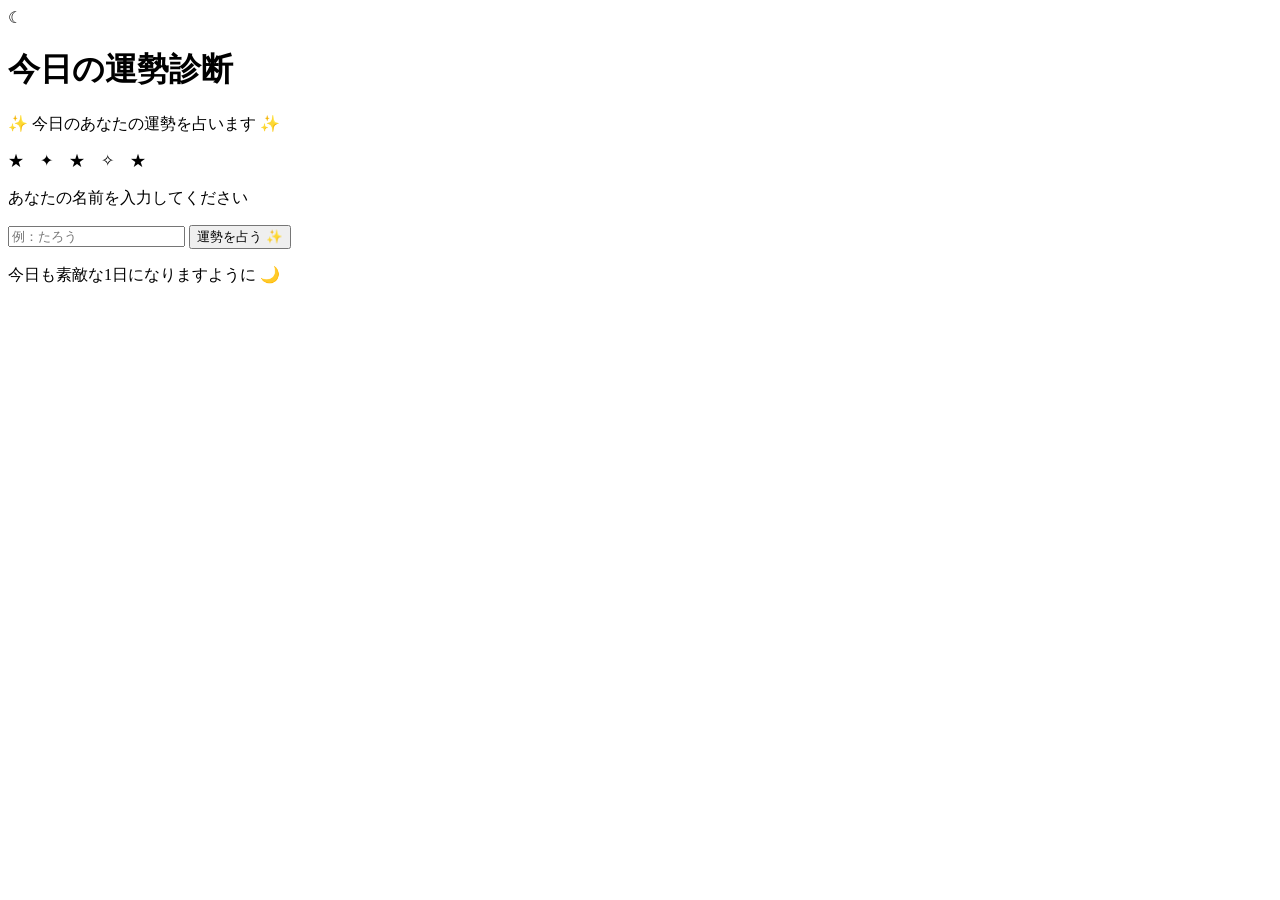
==== index.html @ 3c7abfc5 "Rename uranai.html to index.html" ====
<!DOCTYPE html>
<html lang="ja">
<head>
  <meta charset="UTF-8">
  <meta name="viewport" content="width=device-width, initial-scale=1.0">
  <title>今日のあなたの運勢診断</title>
  <link rel="stylesheet" href="assessment.css">
</head>
<body>

  <div class="container">
    <div class="moon">☾</div>

    <h1>今日の運勢診断</h1>
    <p class="subtitle">✨ 今日のあなたの運勢を占います ✨</p>

    <div class="stars">★　✦　★　✧　★</div>

    <p>あなたの名前を入力してください</p>

    <input
      type="text"
      id="user-name"
      maxlength="20"
      placeholder="例：たろう"
    >

    <button id="assessment">運勢を占う ✨</button>

    <div id="result-area"></div>

    <p class="footer">今日も素敵な1日になりますように 🌙</p>
  </div>

  <script src="assessment.js"></script>
</body>
</html>
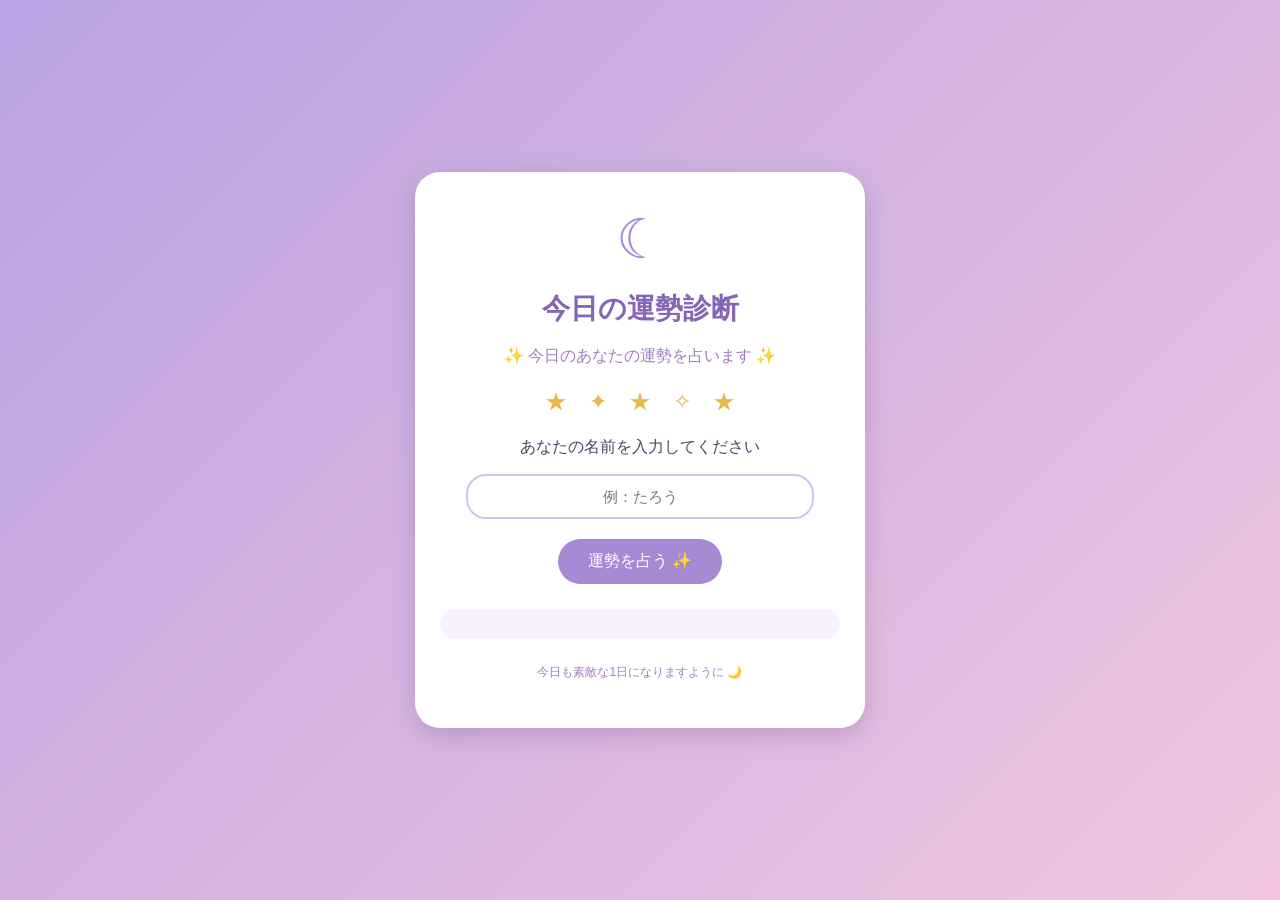
==== commit d1a46b75: "Refactor HTML structure and update links" ====
--- a/index.html
+++ b/index.html
@@ -5,11 +5,11 @@
   <meta charset="UTF-8">
   <meta name="viewport" content="width=device-width, initial-scale=1.0">
   <title>今日のあなたの運勢診断</title>
-  <link rel="stylesheet" href="assessment.css">
+  <link rel="stylesheet" href="./style.css">
 </head>
 <body>
 
-  <div class="container">
+  <main class="container">
     <div class="moon">☾</div>
 
     <h1>今日の運勢診断</h1>
@@ -17,7 +17,7 @@
 
     <div class="stars">★　✦　★　✧　★</div>
 
-    <p>あなたの名前を入力してください</p>
+    <p class="question">あなたの名前を入力してください</p>
 
     <input
       type="text"
@@ -28,11 +28,11 @@
 
     <button id="assessment">運勢を占う ✨</button>
 
-    <div id="result-area"></div>
+    <div id="result-area" aria-live="polite"></div>
 
     <p class="footer">今日も素敵な1日になりますように 🌙</p>
-  </div>
+  </main>
 
-  <script src="assessment.js"></script>
+  <script src="./script.js"></script>
 </body>
 </html>
--- a/style.css
+++ b/style.css
@@ -0,0 +1,85 @@
+
+body {
+  background: linear-gradient(135deg, #b9a3e3, #f2c6df);
+  color: #514267;
+  font-family: sans-serif;
+  text-align: center;
+  min-height: 100vh;
+  margin: 0;
+  display: flex;
+  justify-content: center;
+  align-items: center;
+}
+
+.container {
+  background-color: white;
+  width: 400px;
+  max-width: 85%;
+  padding: 35px 25px;
+  border-radius: 25px;
+  box-shadow: 0 8px 25px rgba(70, 40, 100, 0.2);
+}
+
+.moon {
+  font-size: 55px;
+  color: #a68bd4;
+}
+
+h1 {
+  color: #8565b5;
+  font-size: 28px;
+}
+
+.subtitle {
+  color: #a17ebc;
+}
+
+.stars {
+  color: #e9b84c;
+  font-size: 22px;
+  margin: 20px;
+}
+
+input {
+  width: 80%;
+  padding: 12px;
+  border: 2px solid #d6c3ed;
+  border-radius: 20px;
+  outline: none;
+  font-size: 15px;
+  text-align: center;
+}
+
+button {
+  display: block;
+  margin: 20px auto;
+  padding: 12px 30px;
+  background-color: #a68bd4;
+  color: white;
+  border: none;
+  border-radius: 25px;
+  font-size: 16px;
+  cursor: pointer;
+}
+
+button:hover {
+  background-color: #8565b5;
+}
+
+#result-area {
+  margin-top: 25px;
+  padding: 15px;
+  background-color: #f8f1ff;
+  border-radius: 15px;
+  line-height: 1.8;
+}
+
+#result-area h2 {
+  color: #8565b5;
+}
+
+.footer {
+  color: #a17ebc;
+  font-size: 12px;
+  margin-top: 25px;
+}
